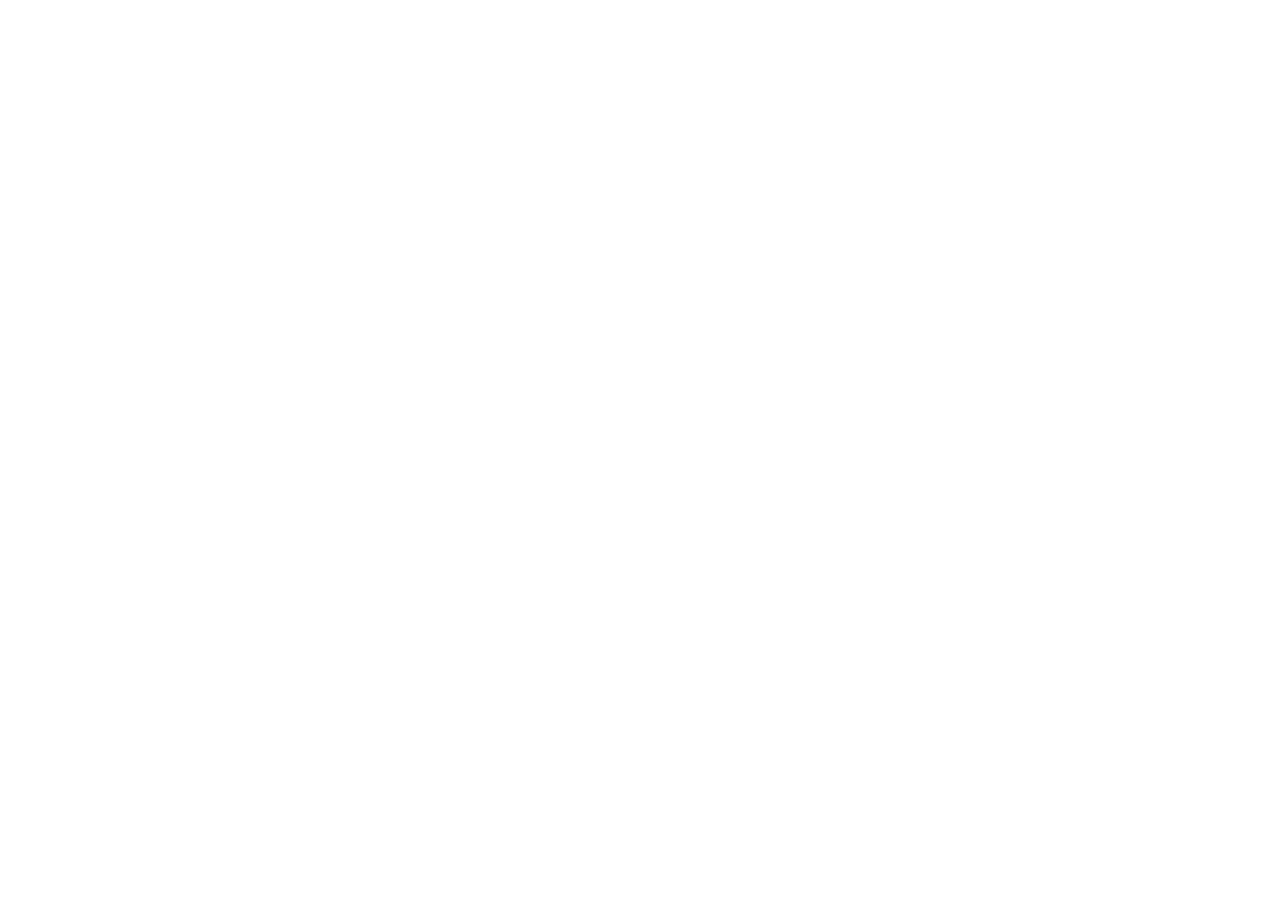
==== src/index.html @ b16dfb62 "changed to folders" ====
<!DOCTYPE html>
<html lang="en">
<head>
    <meta charset="UTF-8">
    <meta name="viewport" content="width=device-width, initial-scale=1.0">
    <title>Document</title>
</head>
<body>
    
</body>
</html>
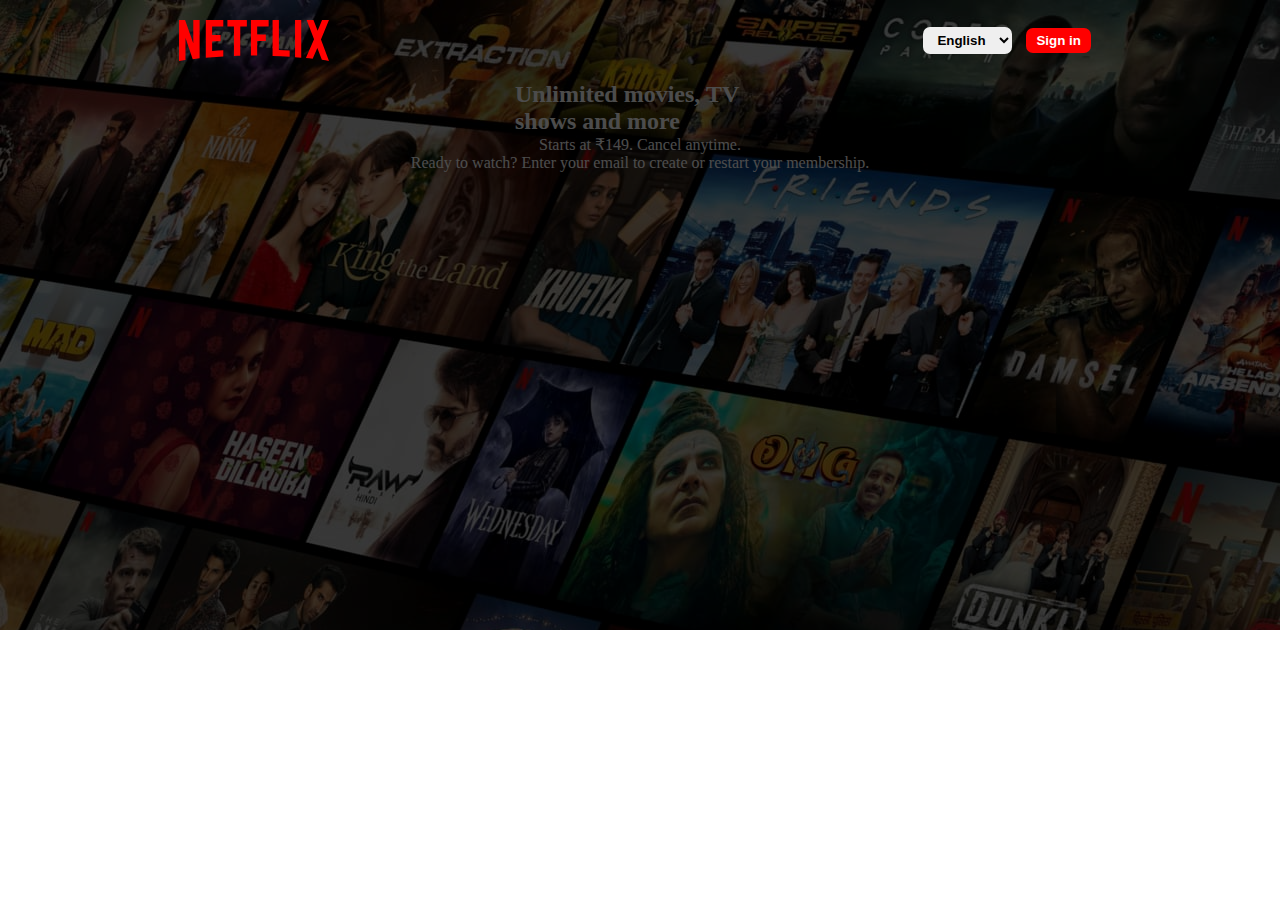
==== commit 4b4135fa: "add ons" ====
--- a/src/index.html
+++ b/src/index.html
@@ -3,9 +3,31 @@
 <head>
     <meta charset="UTF-8">
     <meta name="viewport" content="width=device-width, initial-scale=1.0">
-    <title>Document</title>
+    <title>Netflix - Clone</title>
+    <link rel="stylesheet" href="style.css">
 </head>
 <body>
+    <main>
+        <nav><img src="./../asset/images/logo.svg" alt="" width="150">
+        <div class="nav-buttons">
+            <select name="English" class="btn" id="">
+                <option value="English">English</option>
+                <option value="Hindi">Hindi</option>
+            </select>
+            <button class="btn red-si">Sign in</button>
+            
+        </div> 
+        </nav>
+        <div class="backgroundblack"></div>
+        <div class="content-main">
+            <div class="content-1">Unlimited movies, TV shows and more</div>
+            <div class="content-2">Starts at ₹149. Cancel anytime.
+            </div>
+            <div class="content-3">Ready to watch? Enter your email to create or restart your membership.</div>
+        </div>
+        
+    </main>
+
     
 </body>
 </html>--- a/src/style.css
+++ b/src/style.css
@@ -0,0 +1,60 @@
+*{
+    margin: 0;
+    padding: 0;
+}
+main{
+    height: 70vh;
+    /* width: 100vw; */
+    background-image: url("./../asset/images/bg.jpg");
+    object-fit: cover;
+    position: relative;
+}
+.backgroundblack{
+    height: 70vh;
+    opacity: 0.7;
+    background-color: black;
+    position: absolute;
+    top: 0px;
+    width: 100vw;
+}
+nav{
+    display: flex;
+    flex-direction: row;
+    justify-content: space-around;
+    align-items: center;
+    padding: 20px 10px;
+    gap: 20vw;
+}
+nav img{
+    z-index: 1;
+}
+.nav-buttons{
+    z-index: 1;
+}
+.red-si{
+    background-color: red;
+    color: white;
+    margin: 0px 10px;
+    
+}
+.btn{
+    font-family: sans-serif;
+    font-weight: 600;
+    padding: 5px 10px;
+    border: none;
+    border-radius: 7px;
+}
+main .content-main{
+    display: flex;
+    flex-direction:column;
+    justify-content: center;
+    align-items: center;
+    color: white;
+    
+    
+}
+.content-main> :first-child{
+    font-size: x-large;
+    font-weight: 700;
+    width: 250px;   
+}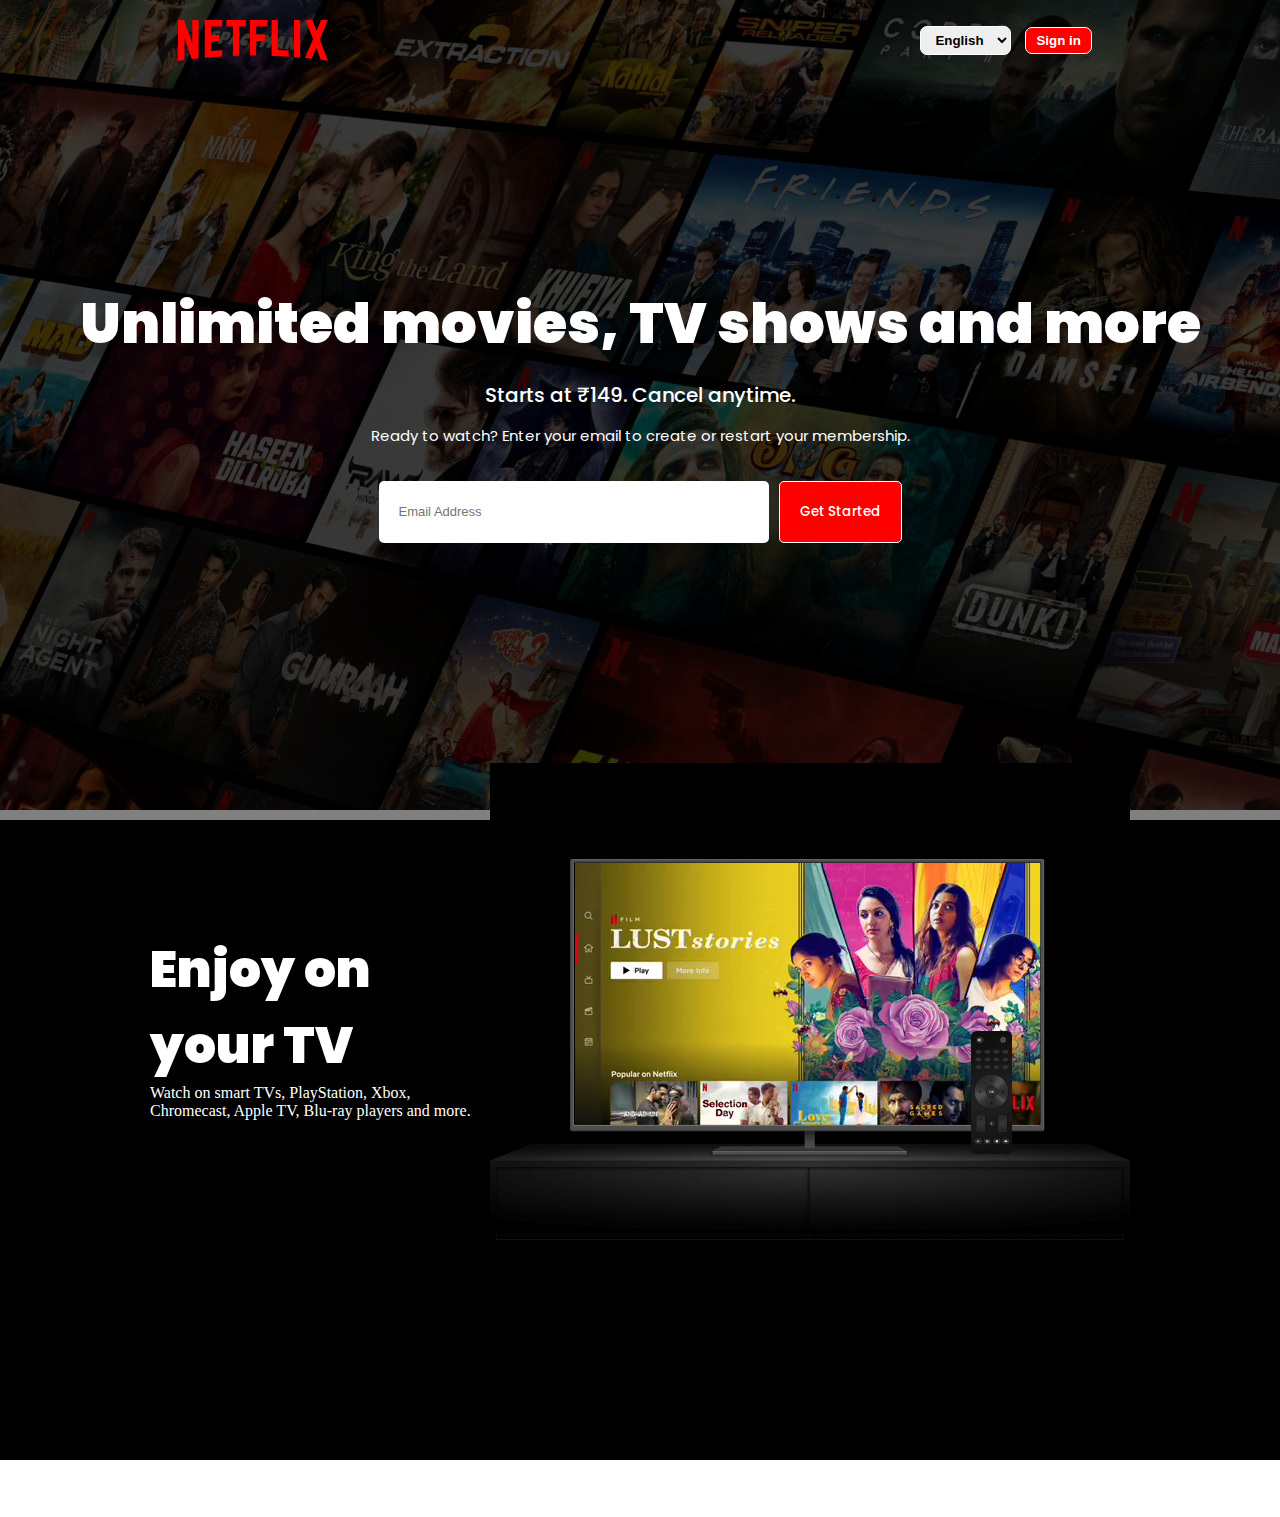
==== commit 36762cc4: "updated" ====
--- a/src/index.html
+++ b/src/index.html
@@ -24,9 +24,28 @@
             <div class="content-2">Starts at ₹149. Cancel anytime.
             </div>
             <div class="content-3">Ready to watch? Enter your email to create or restart your membership.</div>
+            <div class="email-buttons">
+                <input type="email" placeholder="Email Address">
+                <button class="red-started">Get Started</button>
+            </div>
+        </div>    
+    </main>
+    <div class="sections">
+        <div class="line"></div>
+        <div class="container-ads">
+            <div class="content-section">
+                <div>Enjoy on your TV</div>
+                    <div>
+                        Watch on smart TVs, PlayStation, Xbox, Chromecast, Apple TV, Blu-ray players and more.
+                    </div>
+            </div>
+            <div class="ads-1">
+                <img src="./../asset/images/tv.png" alt="tv image">
+                <video src="./../asset/videos/video-tv-in-0819.m4v" autoplay loop muted></video>
+            </div>
         </div>
-        
-    </main>
+    </div>
+    
 
     
 </body>
--- a/src/style.css
+++ b/src/style.css
@@ -1,23 +1,28 @@
-*{
+@import url('https://fonts.googleapis.com/css2?family=Poppins:ital,wght@0,100;0,200;0,300;0,400;0,500;0,600;0,700;0,800;0,900;1,100;1,200;1,300;1,400;1,500;1,600;1,700;1,800;1,900&display=swap');
+
+* {
     margin: 0;
     padding: 0;
 }
-main{
-    height: 70vh;
+
+main {
+    height: 90vh;
     /* width: 100vw; */
     background-image: url("./../asset/images/bg.jpg");
     object-fit: cover;
     position: relative;
 }
-.backgroundblack{
-    height: 70vh;
+
+.backgroundblack {
+    height: 90vh;
     opacity: 0.7;
     background-color: black;
     position: absolute;
     top: 0px;
     width: 100vw;
 }
-nav{
+
+nav {
     display: flex;
     flex-direction: row;
     justify-content: space-around;
@@ -25,36 +30,124 @@
     padding: 20px 10px;
     gap: 20vw;
 }
-nav img{
+
+nav img {
     z-index: 1;
 }
-.nav-buttons{
+
+.nav-buttons {
     z-index: 1;
 }
-.red-si{
+
+.red-si {
     background-color: red;
     color: white;
     margin: 0px 10px;
-    
+
 }
-.btn{
+
+.btn {
     font-family: sans-serif;
     font-weight: 600;
     padding: 5px 10px;
-    border: none;
+    border: 1px solid white;
     border-radius: 7px;
+    
 }
-main .content-main{
+
+main .content-main {
     display: flex;
-    flex-direction:column;
+    flex-direction: column;
     justify-content: center;
     align-items: center;
     color: white;
-    
-    
+    z-index: 1;
+    position: relative;
+    gap: 14px;
+    font-family: "Poppins", sans-serif;
+    margin: 200px 0px;
 }
-.content-main> :first-child{
-    font-size: x-large;
-    font-weight: 700;
-    width: 250px;   
+
+.content-main> :first-child {
+    font-size: 56px;
+    font-weight: 900;
+
+}
+
+.content-main> :nth-child(2) {
+    font-size: 20px;
+    font-weight: 500;
+
+}
+
+.content-main> :nth-child(3) {
+    font-size: 15px;
+    font-weight: 400;
+
+}
+
+.email-buttons {
+    position: relative;
+    margin-top: 20px;
+    display: flex;
+    gap: 10px;
+}
+.email-buttons input{
+    text-decoration: none;
+    border: none;
+    padding: 20px;
+    font-size: small;
+    width: 350px;
+    border-radius: 5px;
+}
+.red-started{
+    padding: 20px;
+    border: 1px solid white;
+    border-radius: 5px;
+    background-color: red;
+    color: white;
+    font-family: "Poppins", sans-serif;
+    font-weight: 500;
+
+}
+.line {
+    background-color: gray;
+    height: 10px;
+    position: relative;
+    /* top: 0px; */
+}
+.container-ads{
+    background-color: black;
+    display: flex;
+    flex-direction: row;
+    justify-content: space-around;
+    align-items: center;
+    gap: 0px;
+    padding: 0px 150px;
+    height: 640px;
+
+}
+.content-section{
+    color: white;
+    display: flex;
+    flex-direction: column;
+    width: 550px;
+    position: relative;
+    top: -114px;
+}
+.content-section >:first-child{
+    font-size: 50px;
+    font-family: "Poppins", sans-serif;
+    font-weight: 900;
+}
+.ads-1 img{
+    position: relative;
+
+z-index: 10;
+} 
+.ads-1 video{
+    position: relative;
+    top: -392px;
+    left: 85px;
+    display: flex;
 }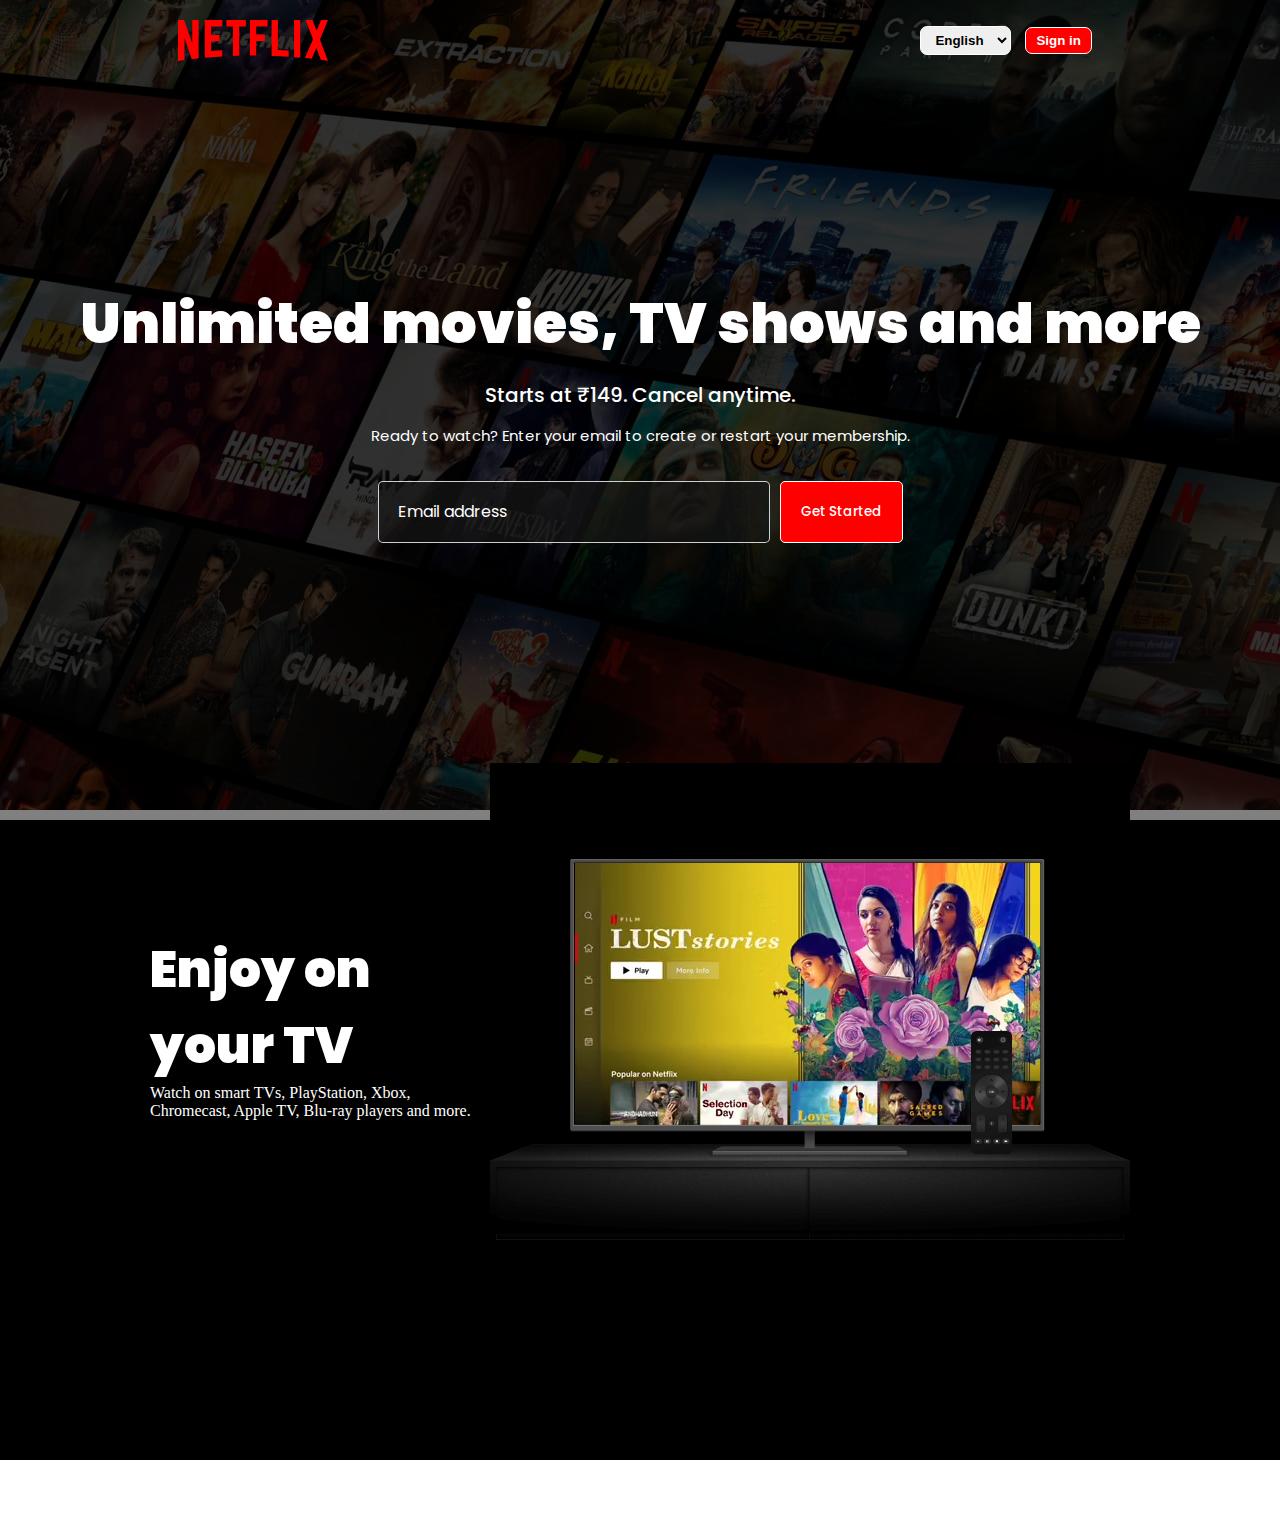
==== commit dda13bf0: "updated" ====
--- a/src/index.html
+++ b/src/index.html
@@ -25,7 +25,10 @@
             </div>
             <div class="content-3">Ready to watch? Enter your email to create or restart your membership.</div>
             <div class="email-buttons">
-                <input type="email" placeholder="Email Address">
+                
+                
+                <input type="email" placeholder="" class="Email" >
+                <label for="Email" class="Email">Email address</label>
                 <button class="red-started">Get Started</button>
             </div>
         </div>    
--- a/src/style.css
+++ b/src/style.css
@@ -15,7 +15,7 @@
 
 .backgroundblack {
     height: 90vh;
-    opacity: 0.7;
+    opacity: 0.75;
     background-color: black;
     position: absolute;
     top: 0px;
@@ -85,7 +85,17 @@
     font-weight: 400;
 
 }
-
+.email-buttons label{
+    position: absolute;
+    top: 18px;
+    left: 20px;
+    color: white;
+    transition: 0.5s;
+}
+input:focus~label, input:not(:placeholder-shown)~label{
+    transform: translateY(-10px);
+    font-size: 10px;
+}
 .email-buttons {
     position: relative;
     margin-top: 20px;
@@ -94,11 +104,14 @@
 }
 .email-buttons input{
     text-decoration: none;
-    border: none;
+    border: 1px solid rgba(255, 255, 255, 0.8);
     padding: 20px;
     font-size: small;
     width: 350px;
     border-radius: 5px;
+    background: transparent;
+    background-color: rgba(22, 22, 22, 0.7);
+    color: white;
 }
 .red-started{
     padding: 20px;
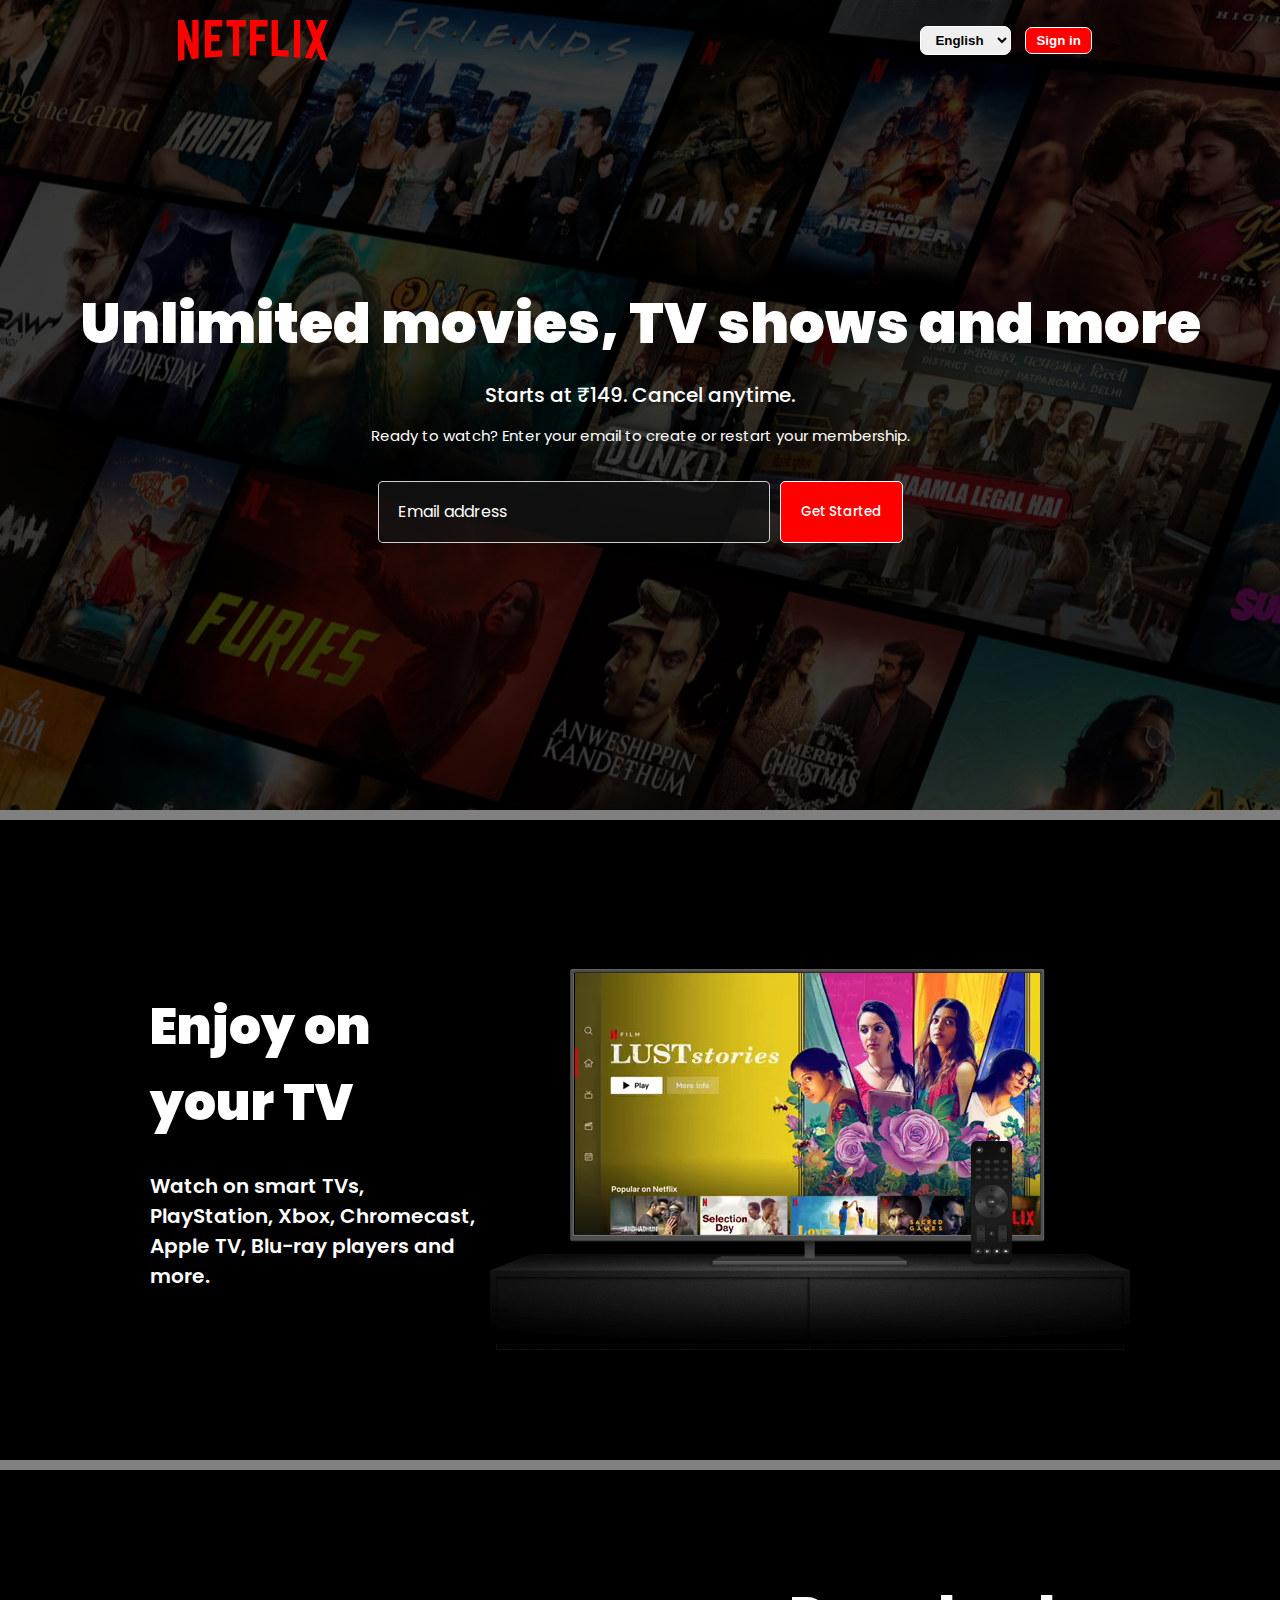
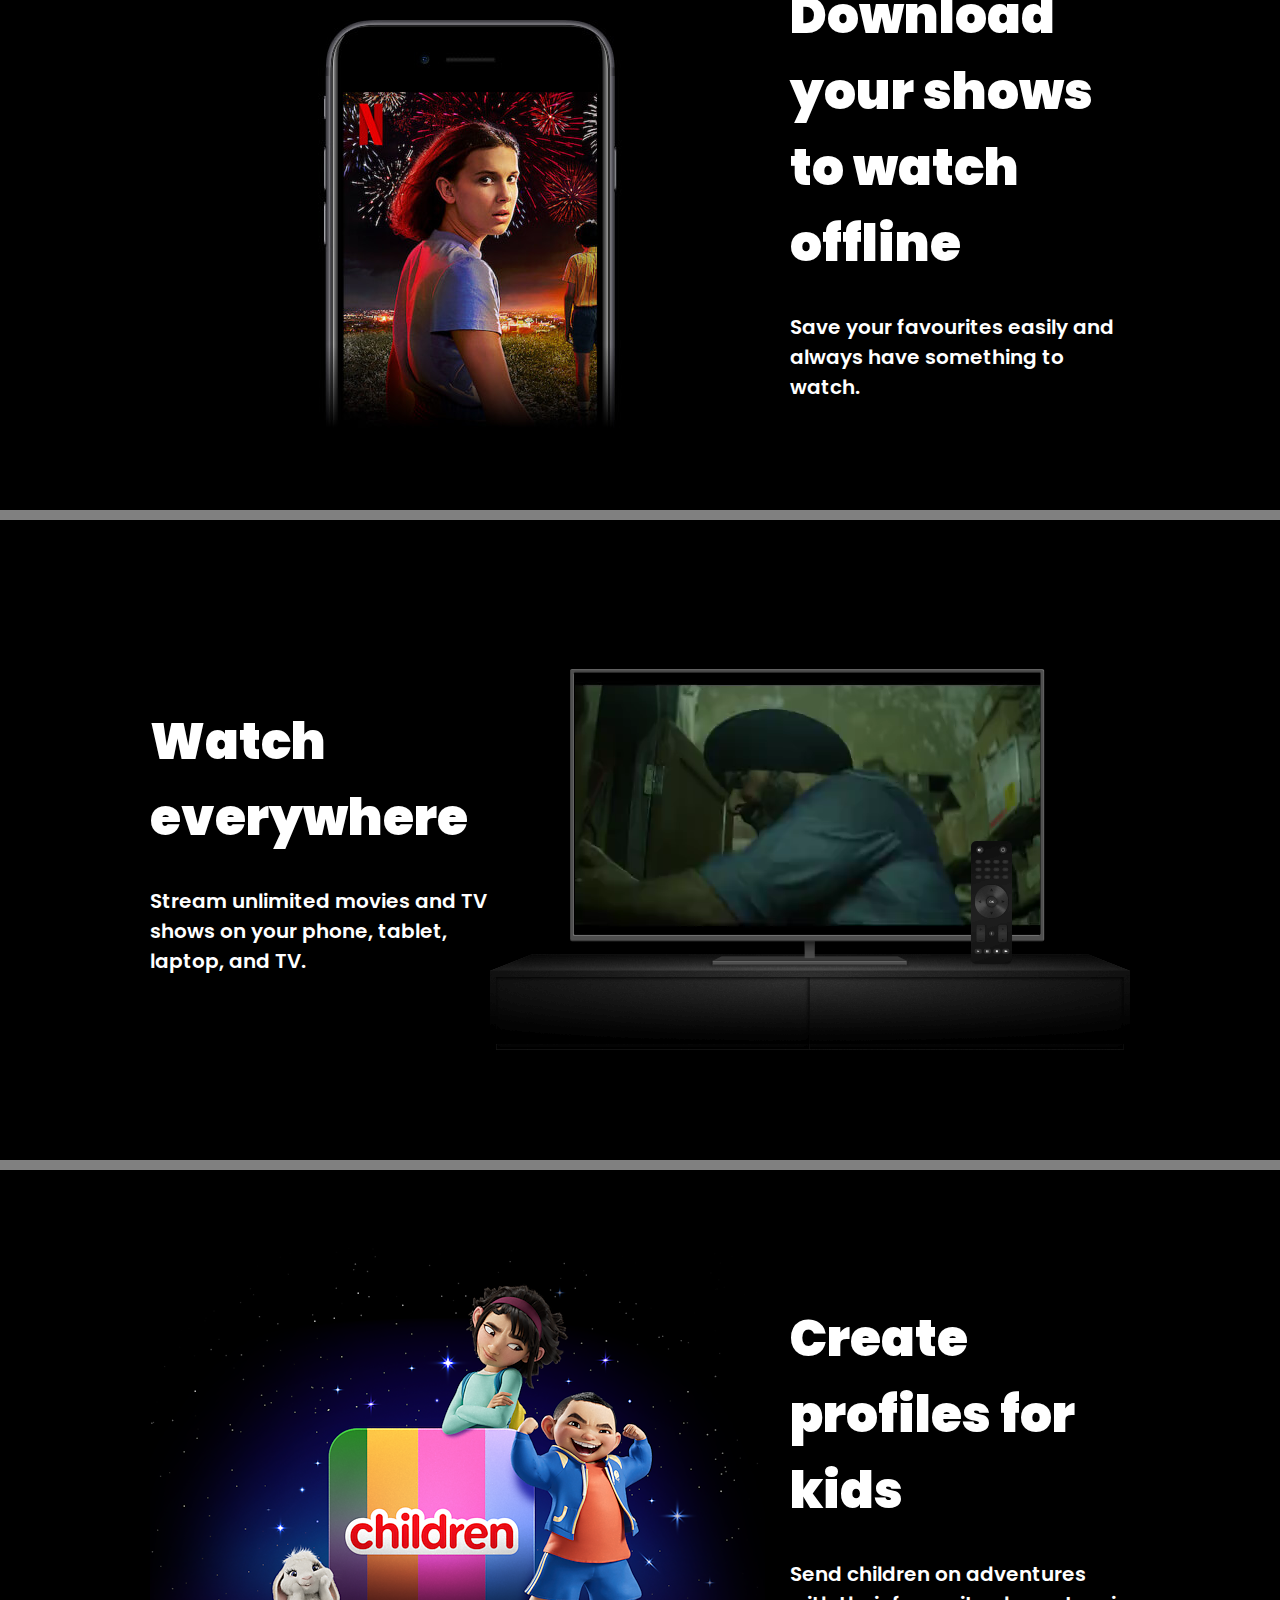
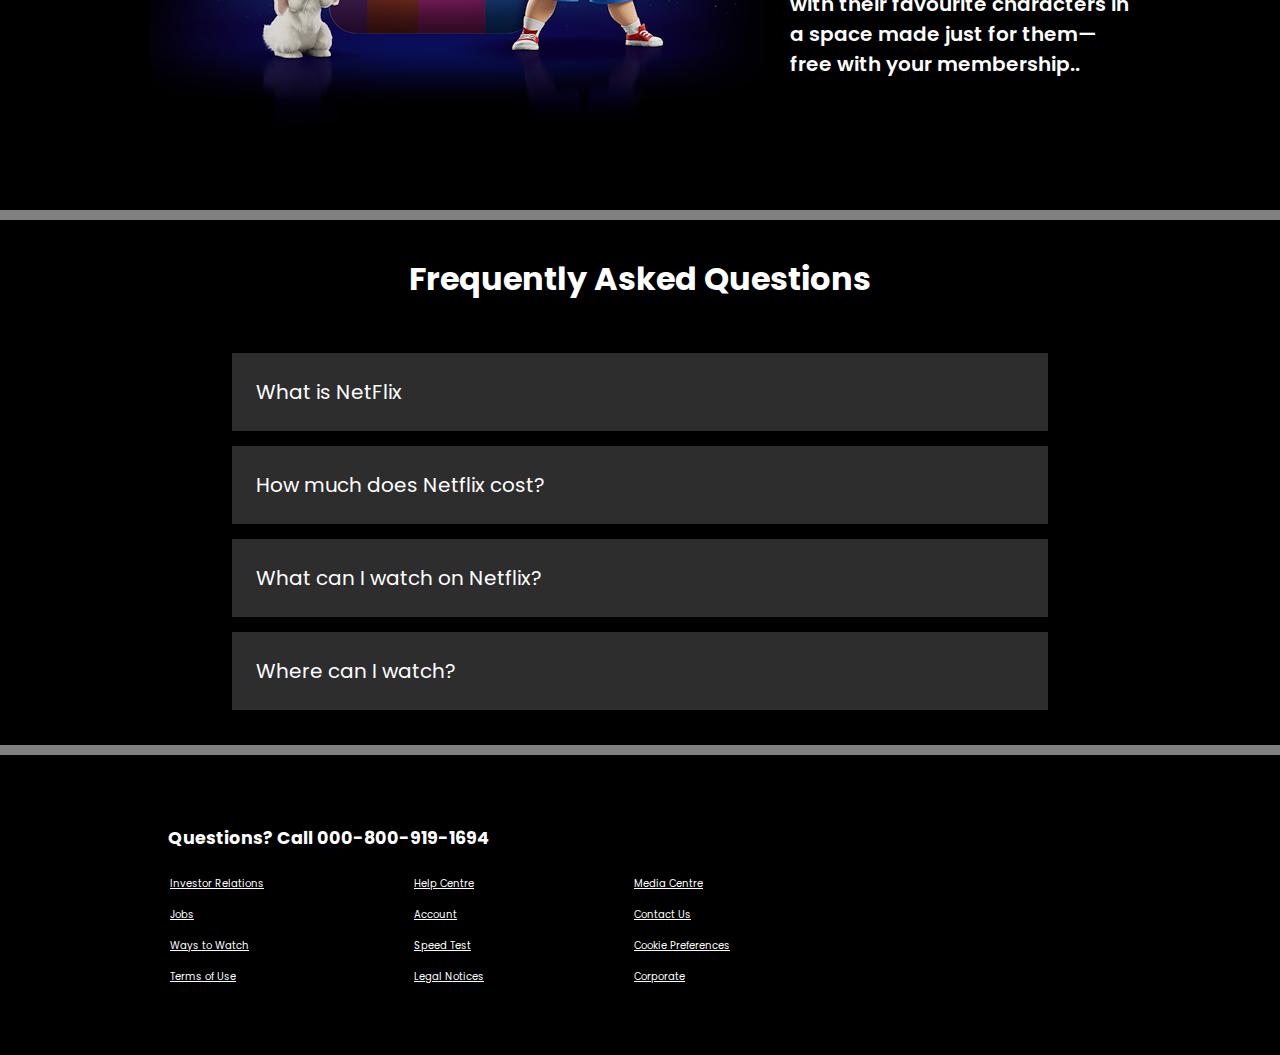
==== commit a94e8277: "updated" ====
--- a/src/index.html
+++ b/src/index.html
@@ -3,7 +3,7 @@
 <head>
     <meta charset="UTF-8">
     <meta name="viewport" content="width=device-width, initial-scale=1.0">
-    <title>Netflix - Clone</title>
+    <title>Netflix India - Watch TV Shows Online, Watch Movies Online</title>
     <link rel="stylesheet" href="style.css">
 </head>
 <body>
@@ -35,8 +35,9 @@
     </main>
     <div class="sections">
         <div class="line"></div>
+
         <div class="container-ads">
-            <div class="content-section">
+            <div class="content-section-1">
                 <div>Enjoy on your TV</div>
                     <div>
                         Watch on smart TVs, PlayStation, Xbox, Chromecast, Apple TV, Blu-ray players and more.
@@ -47,8 +48,86 @@
                 <video src="./../asset/videos/video-tv-in-0819.m4v" autoplay loop muted></video>
             </div>
         </div>
+        <div class="line"></div>
+
+        <div class="container-ads container-ads-2"> 
+            <div class="ads-2 mobile">
+                <img src="./../asset/images/mobile-0819.jpg" alt="tv image">
+            </div>
+            <div class="content-section-1">
+                <div>Download your shows to watch offline</div>
+                    <div>
+                        Save your favourites easily and always have something to watch.
+                    </div>
+            </div>
+        </div>
+        <div class="line"></div>
+        <div class="container-ads">
+            <div class="content-section-1">
+                <div>Watch everywhere</div>
+                <div>
+                    Stream unlimited movies and TV shows on your phone, tablet, laptop, and TV.
+                </div>
+            </div>
+            <div class="ads-1">
+                <img src="./../asset/images/tv.png" alt="tv image">
+                <video src="./../asset/videos/video1.m4v" autoplay loop muted></video>
+            </div>
+        </div>
+        <div class="line"></div>
+        <div class="container-ads container-ads-2"> 
+            <div class="ads-2 mobile">
+                <img src="./../asset/images/chidren.png" alt="tv image">
+            </div>
+            <div class="content-section-1">
+                <div>Create profiles for kids</div>
+                    <div>
+                        Send children on adventures with their favourite characters in a space made just for them—free with your membership..
+                    </div>
+            </div>
+        </div>
+        <div class="line"></div>
+
+        <div class="bottom">
+            <h1>Frequently Asked Questions</h1>
+            <ul>
+                <li><div>What is NetFlix </div></li>
+                <li><div>How much does Netflix cost?</div> </li>
+                <li><div>What can I watch on Netflix?</div> </li>
+                <li><div>Where can I watch? </div> </li>
+                
+            </ul>
+        </div>
+        <div class="line"></div>      
     </div>
-    
+    <div class="footer">
+        <div class="fooot">
+
+            <h3>Questions? Call 000-800-919-1694</h3>
+            <div class="foot">
+                <ul>
+                    <li>Investor Relations</li>
+                    <li>Jobs</li>
+                    <li>Ways to Watch</li>
+                    <li>Terms of Use</li>
+                </ul>
+                <ul>
+                    <li>Help Centre</li>
+                    <li>Account</li>
+                    <li>Speed Test</li>
+                    <li>Legal Notices</li>
+                </ul>
+                <ul>
+                    <li>Media Centre
+                    </li>
+                    <li>Contact Us</li>
+                    <li>Cookie Preferences</li>
+                    <li>Corporate
+                    </li>
+                </ul>
+            </div>
+        </div>
+    </div>
 
     
 </body>
--- a/src/style.css
+++ b/src/style.css
@@ -9,17 +9,19 @@
     height: 90vh;
     /* width: 100vw; */
     background-image: url("./../asset/images/bg.jpg");
+    background-position: center center;
+    background-repeat: no-repeat;
     object-fit: cover;
     position: relative;
 }
 
 .backgroundblack {
     height: 90vh;
-    opacity: 0.75;
+    opacity: 0.70;
     background-color: black;
     position: absolute;
     top: 0px;
-    width: 100vw;
+    width: 100%;
 }
 
 nav {
@@ -52,7 +54,7 @@
     padding: 5px 10px;
     border: 1px solid white;
     border-radius: 7px;
-    
+
 }
 
 main .content-main {
@@ -85,24 +87,29 @@
     font-weight: 400;
 
 }
-.email-buttons label{
+
+.email-buttons label {
     position: absolute;
     top: 18px;
     left: 20px;
     color: white;
     transition: 0.5s;
 }
-input:focus~label, input:not(:placeholder-shown)~label{
+
+input:focus~label,
+input:not(:placeholder-shown)~label {
     transform: translateY(-10px);
     font-size: 10px;
 }
+
 .email-buttons {
     position: relative;
     margin-top: 20px;
     display: flex;
     gap: 10px;
 }
-.email-buttons input{
+
+.email-buttons input {
     text-decoration: none;
     border: 1px solid rgba(255, 255, 255, 0.8);
     padding: 20px;
@@ -113,7 +120,8 @@
     background-color: rgba(22, 22, 22, 0.7);
     color: white;
 }
-.red-started{
+
+.red-started {
     padding: 20px;
     border: 1px solid white;
     border-radius: 5px;
@@ -123,13 +131,16 @@
     font-weight: 500;
 
 }
+
 .line {
     background-color: gray;
     height: 10px;
     position: relative;
-    /* top: 0px; */
-}
-.container-ads{
+    top: 0px;
+}
+
+
+.container-ads {
     background-color: black;
     display: flex;
     flex-direction: row;
@@ -140,27 +151,123 @@
     height: 640px;
 
 }
-.content-section{
-    color: white;
-    display: flex;
-    flex-direction: column;
+
+.content-section-1 {
+    color: white;
+    display: flex;
+    flex-direction: column;
+    justify-content: center;
+    align-items: center;
     width: 550px;
     position: relative;
-    top: -114px;
-}
-.content-section >:first-child{
+    top: 0px;
+    gap: 30px;
+}
+
+.content-section-1>:first-child {
     font-size: 50px;
     font-family: "Poppins", sans-serif;
     font-weight: 900;
-}
-.ads-1 img{
-    position: relative;
-
-z-index: 10;
-} 
-.ads-1 video{
-    position: relative;
-    top: -392px;
+    align-self: flex-start;
+}
+
+.content-section-1>:nth-child(2) {
+    font-size: 20px;
+    font-family: "Poppins", sans-serif;
+    font-weight: 600;
+    align-self: flex-start;
+}
+
+.ads-1 img {
+    position: relative;
+    top: 110px;
+    z-index: 10;
+}
+
+.ads-1 video {
+    position: relative;
+    top: -277px;
     left: 85px;
     display: flex;
+}
+
+.ads-2 img {
+    position: relative;
+    top: 0px;
+}
+
+.container-ads-2 {
+    gap: 0px;
+}
+.bottom{
+    color: white;
+    display: flex;
+    flex-direction: column;
+    justify-content: center;
+    align-items: center;
+    gap: 50px;
+    background-color: black;
+    padding: 35px;
+    font-family: "Poppins", sans-serif;
+}
+ul{
+    display: flex;
+    flex-direction: column;
+    justify-items: center;
+    align-items: center;
+    gap: 15px;
+}
+
+.bottom ul li {
+    list-style: none;
+    padding: 24px;
+    background-color: #2d2d2d;
+    max-width: 60vw;
+    width: 70vw;
+    font-size: 20px;
+    display: flex;
+    flex-direction: row;
+    gap: 20px;
+}
+ul li svg{
+    align-self: flex-end;
+    fill: white;
+}
+.footer{
+    background-color: black;
+    color: white;
+    display: flex;
+    flex-direction: column;
+    align-items: center;
+    padding: 70px;
+    gap: 30px;
+    font-family: "Poppins", sans-serif;
+    font-size: 15px;
+    
+}
+.fooot{
+    max-width: 60vw;
+    display: flex;
+    flex-direction: column;
+    gap: 25px;
+    position: relative;
+    left: -190px;
+}
+.footer h3{
+    align-self: center;
+    position: relative;
+    left: -122px;
+}
+.foot{
+    display:flex;
+    flex-direction: row;
+    align-self: baseline;
+    gap: 150px;
+    max-width: 60vw;
+}
+.footer ul li{
+    list-style: none;
+    align-self: flex-start;
+    text-decoration: underline;
+    font-size: 10px;
 }